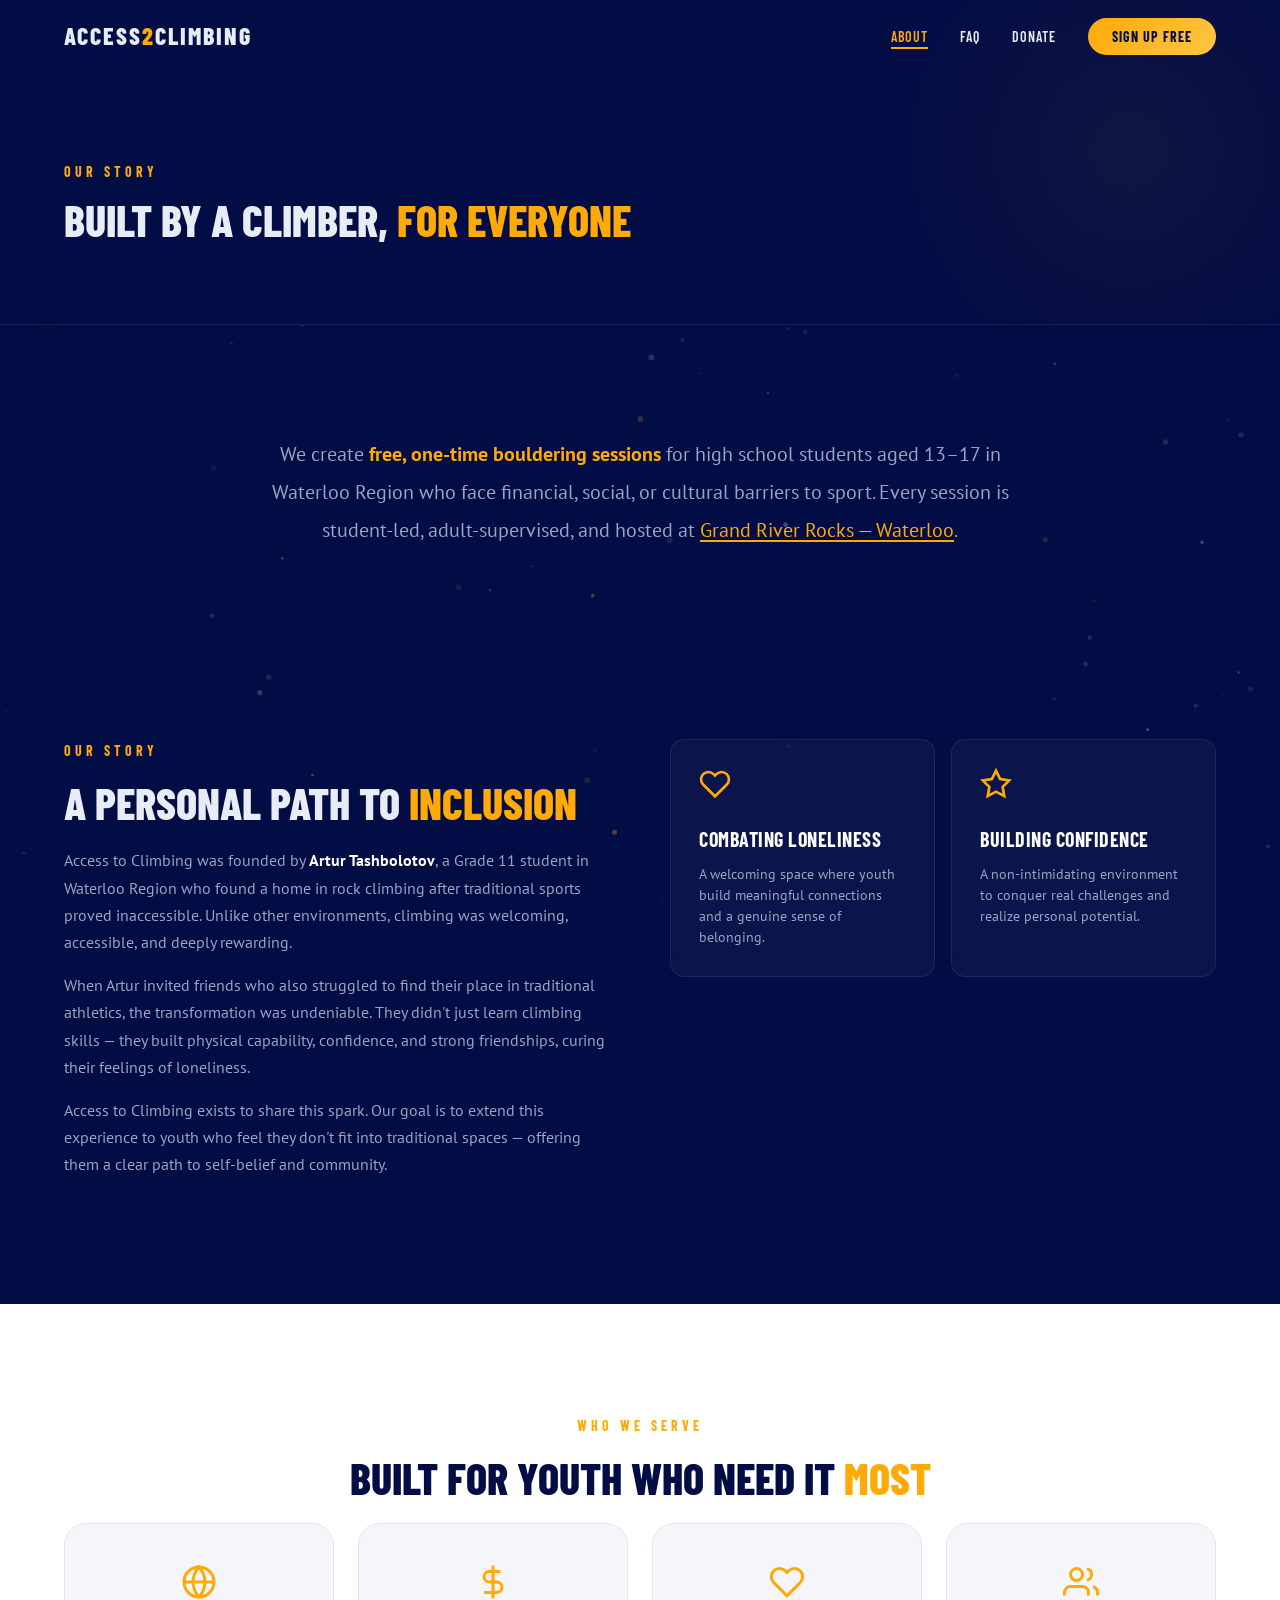
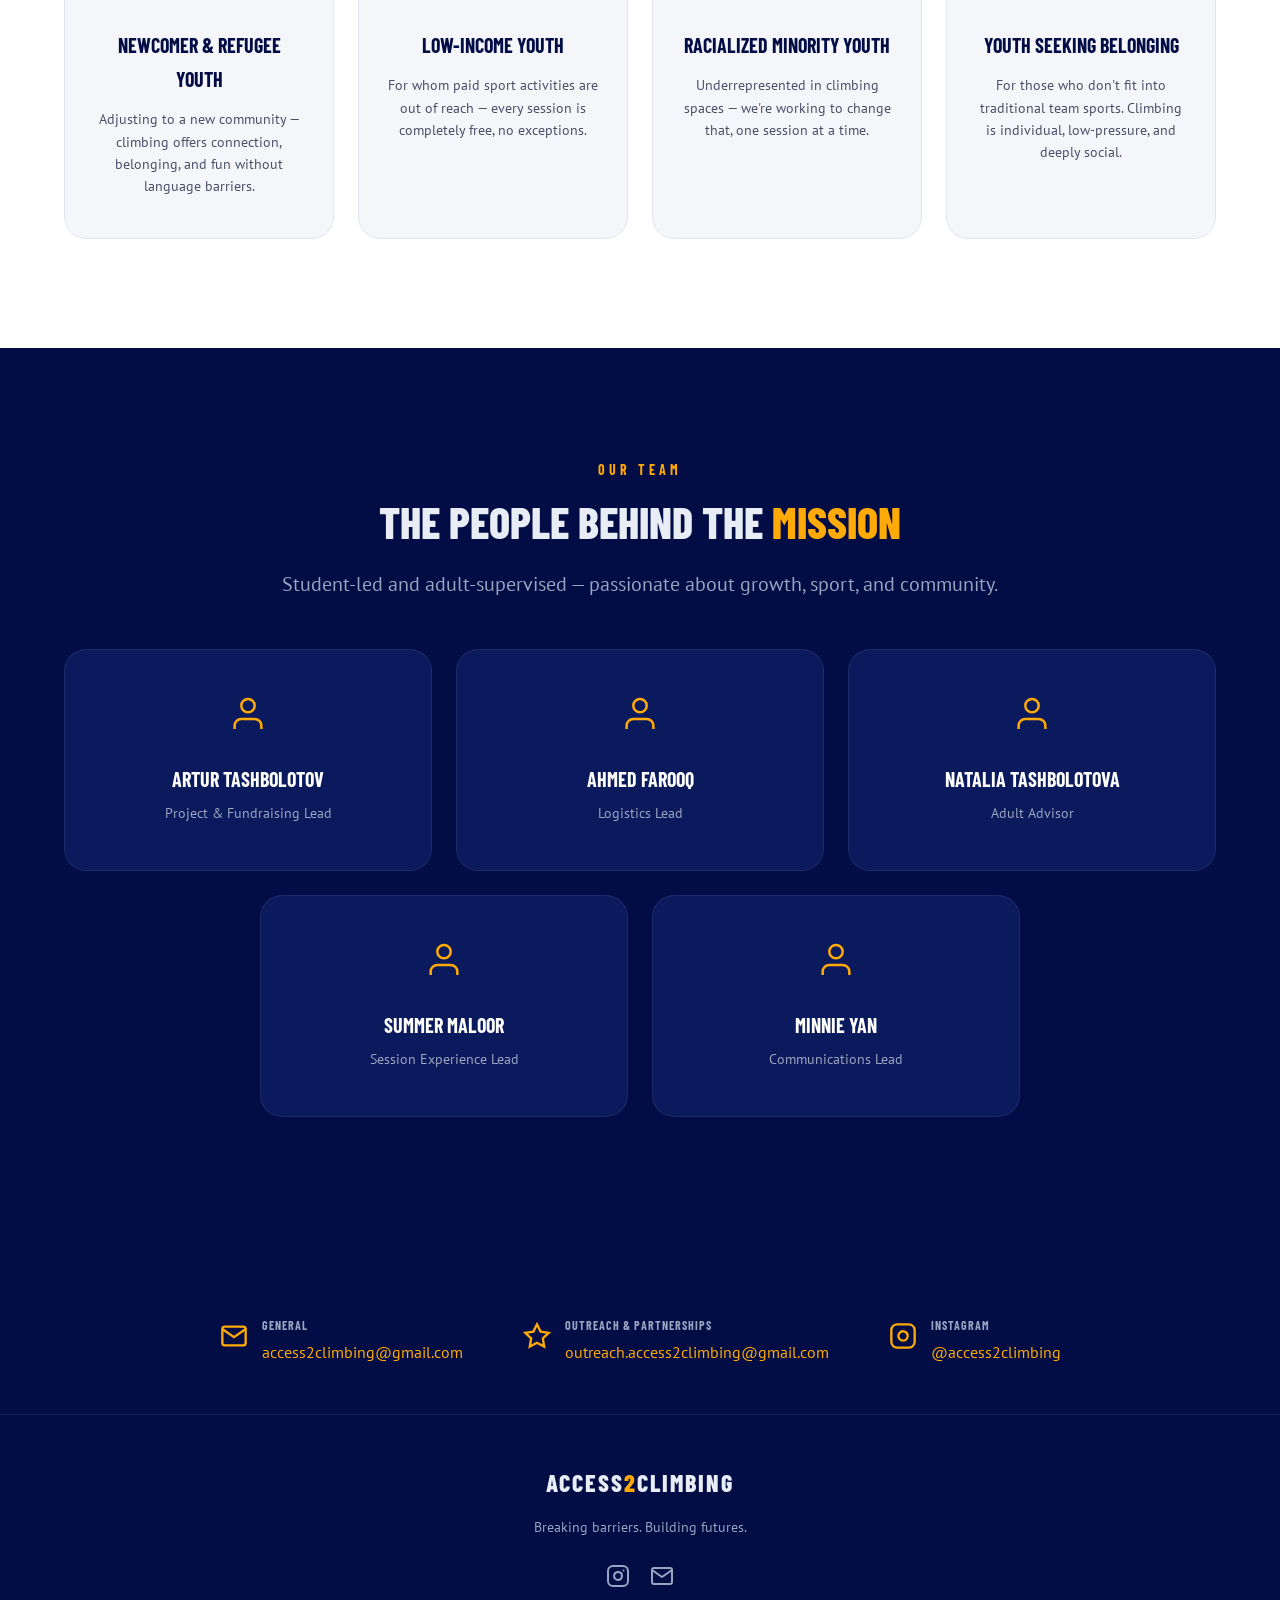
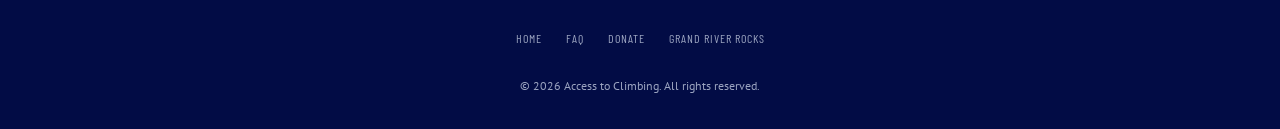
==== about.html @ 1ea88322 "Session recaps | Broke down main page into smaller pages" ====
<!DOCTYPE html>
<html lang="en">
<head>
  <meta charset="UTF-8" />
  <meta name="viewport" content="width=device-width, initial-scale=1.0" />
  <title>About — Access to Climbing</title>
  <meta name="description" content="The story behind Access to Climbing — a student-led initiative bringing free bouldering to youth in Waterloo Region who face barriers to sport." />
  <link rel="preconnect" href="https://fonts.googleapis.com" />
  <link rel="preconnect" href="https://fonts.gstatic.com" crossorigin />
  <link href="https://fonts.googleapis.com/css2?family=Barlow+Condensed:wght@400;500;600;700;800;900&family=PT+Sans:ital,wght@0,400;0,700;1,400&display=swap" rel="stylesheet" />
  <link rel="stylesheet" href="css/style.css" />
</head>
<body>

  <div id="scroll-progress" class="scroll-progress"></div>
  <canvas id="particles" class="particles-canvas"></canvas>

  <!-- ===================== NAV ===================== -->
  <nav id="main-nav" class="nav">
    <div class="nav__inner">
      <a href="index.html" class="nav__logo">
        <span class="nav__logo-text">ACCESS<span class="accent">2</span>CLIMBING</span>
      </a>
      <button id="nav-toggle" class="nav__toggle" aria-label="Toggle menu">
        <span></span><span></span><span></span>
      </button>
      <ul id="nav-links" class="nav__links">
        <li><a href="about.html" class="nav__active">About</a></li>
        <li><a href="faq.html">FAQ</a></li>
        <li><a href="donate.html">Donate</a></li>
        <li>
          <a href="index.html#how-it-works" class="nav__cta">Sign Up Free</a>
        </li>
      </ul>
    </div>
  </nav>

  <!-- ===================== PAGE HEADER ===================== -->
  <div class="page-header">
    <div class="container">
      <div class="section__label">Our Story</div>
      <h1 class="section__title">Built by a climber, <span class="accent">for everyone</span></h1>
    </div>
  </div>

  <!-- ===================== MISSION LEAD ===================== -->
  <section class="section about-page">
    <div class="container">
      <p class="mission-lead reveal">
        We create <strong>free, one-time bouldering sessions</strong> for high school students aged 13–17 in Waterloo Region who face financial, social, or cultural barriers to sport. Every session is student-led, adult-supervised, and hosted at
        <a href="https://grandriverrocks.com/waterloo/" target="_blank" rel="noopener" class="link">Grand River Rocks — Waterloo</a>.
      </p>
    </div>
  </section>

  <!-- ===================== OUR STORY ===================== -->
  <section class="section story" style="padding-top: 0;">
    <div class="container about__grid">
      <div class="about__text">
        <div class="section__label reveal">Our Story</div>
        <h2 class="section__title reveal">A personal path to <span class="accent">inclusion</span></h2>
        <p class="reveal">
          Access to Climbing was founded by <strong>Artur Tashbolotov</strong>, a Grade 11 student in Waterloo Region who found a home in rock climbing after traditional sports proved inaccessible. Unlike other environments, climbing was welcoming, accessible, and deeply rewarding.
        </p>
        <p class="reveal">
          When Artur invited friends who also struggled to find their place in traditional athletics, the transformation was undeniable. They didn't just learn climbing skills — they built physical capability, confidence, and strong friendships, curing their feelings of loneliness.
        </p>
        <p class="reveal">
          Access to Climbing exists to share this spark. Our goal is to extend this experience to youth who feel they don't fit into traditional spaces — offering them a clear path to self-belief and community.
        </p>
      </div>
      <div class="about__visual">
        <div class="about__card glass tilt-card reveal">
          <div class="about__card-icon">
            <svg width="32" height="32" viewBox="0 0 24 24" fill="none" stroke="currentColor" stroke-width="2"><path d="M20.84 4.61a5.5 5.5 0 00-7.78 0L12 5.67l-1.06-1.06a5.5 5.5 0 00-7.78 7.78l1.06 1.06L12 21.23l7.78-7.78 1.06-1.06a5.5 5.5 0 000-7.78z"/></svg>
          </div>
          <h3>Combating Loneliness</h3>
          <p>A welcoming space where youth build meaningful connections and a genuine sense of belonging.</p>
        </div>
        <div class="about__card glass tilt-card reveal">
          <div class="about__card-icon">
            <svg width="32" height="32" viewBox="0 0 24 24" fill="none" stroke="currentColor" stroke-width="2"><polygon points="12 2 15.09 8.26 22 9.27 17 14.14 18.18 21.02 12 17.77 5.82 21.02 7 14.14 2 9.27 8.91 8.26 12 2"/></svg>
          </div>
          <h3>Building Confidence</h3>
          <p>A non-intimidating environment to conquer real challenges and realize personal potential.</p>
        </div>
      </div>
    </div>
  </section>

  <!-- ===================== WHO WE SERVE ===================== -->
  <section class="section serve">
    <div class="container">
      <div class="section__label reveal">Who We Serve</div>
      <h2 class="section__title reveal">Built for youth who need it <span class="accent">most</span></h2>
      <div class="serve__grid">
        <div class="serve__card tilt-card reveal">
          <div class="serve__icon">
            <svg width="36" height="36" viewBox="0 0 24 24" fill="none" stroke="currentColor" stroke-width="2"><circle cx="12" cy="12" r="10"/><line x1="2" y1="12" x2="22" y2="12"/><path d="M12 2a15.3 15.3 0 014 10 15.3 15.3 0 01-4 10 15.3 15.3 0 01-4-10 15.3 15.3 0 014-10z"/></svg>
          </div>
          <h3>Newcomer &amp; Refugee Youth</h3>
          <p>Adjusting to a new community — climbing offers connection, belonging, and fun without language barriers.</p>
        </div>
        <div class="serve__card tilt-card reveal">
          <div class="serve__icon">
            <svg width="36" height="36" viewBox="0 0 24 24" fill="none" stroke="currentColor" stroke-width="2"><line x1="12" y1="1" x2="12" y2="23"/><path d="M17 5H9.5a3.5 3.5 0 000 7h5a3.5 3.5 0 010 7H6"/></svg>
          </div>
          <h3>Low-Income Youth</h3>
          <p>For whom paid sport activities are out of reach — every session is completely free, no exceptions.</p>
        </div>
        <div class="serve__card tilt-card reveal">
          <div class="serve__icon">
            <svg width="36" height="36" viewBox="0 0 24 24" fill="none" stroke="currentColor" stroke-width="2"><path d="M20.84 4.61a5.5 5.5 0 00-7.78 0L12 5.67l-1.06-1.06a5.5 5.5 0 00-7.78 7.78l1.06 1.06L12 21.23l7.78-7.78 1.06-1.06a5.5 5.5 0 000-7.78z"/></svg>
          </div>
          <h3>Racialized Minority Youth</h3>
          <p>Underrepresented in climbing spaces — we're working to change that, one session at a time.</p>
        </div>
        <div class="serve__card tilt-card reveal">
          <div class="serve__icon">
            <svg width="36" height="36" viewBox="0 0 24 24" fill="none" stroke="currentColor" stroke-width="2"><path d="M17 21v-2a4 4 0 00-4-4H5a4 4 0 00-4 4v2"/><circle cx="9" cy="7" r="4"/><path d="M23 21v-2a4 4 0 00-3-3.87"/><path d="M16 3.13a4 4 0 010 7.75"/></svg>
          </div>
          <h3>Youth Seeking Belonging</h3>
          <p>For those who don't fit into traditional team sports. Climbing is individual, low-pressure, and deeply social.</p>
        </div>
      </div>
    </div>
  </section>

  <!-- ===================== TEAM ===================== -->
  <section id="team" class="section team team--alt">
    <div class="container">
      <div class="section__label reveal">Our Team</div>
      <h2 class="section__title reveal">The people behind the <span class="accent">mission</span></h2>
      <p class="section__subtitle reveal">Student-led and adult-supervised — passionate about growth, sport, and community.</p>
      <div class="team__grid">
        <div class="team__card glass tilt-card reveal">
          <div class="team__avatar">
            <svg width="40" height="40" viewBox="0 0 24 24" fill="none" stroke="currentColor" stroke-width="1.5"><path d="M20 21v-2a4 4 0 00-4-4H8a4 4 0 00-4 4v2"/><circle cx="12" cy="7" r="4"/></svg>
          </div>
          <h3>Artur Tashbolotov</h3>
          <p class="team__role">Project &amp; Fundraising Lead</p>
        </div>
        <div class="team__card glass tilt-card reveal">
          <div class="team__avatar">
            <svg width="40" height="40" viewBox="0 0 24 24" fill="none" stroke="currentColor" stroke-width="1.5"><path d="M20 21v-2a4 4 0 00-4-4H8a4 4 0 00-4 4v2"/><circle cx="12" cy="7" r="4"/></svg>
          </div>
          <h3>Ahmed Farooq</h3>
          <p class="team__role">Logistics Lead</p>
        </div>
        <div class="team__card glass tilt-card reveal">
          <div class="team__avatar">
            <svg width="40" height="40" viewBox="0 0 24 24" fill="none" stroke="currentColor" stroke-width="1.5"><path d="M20 21v-2a4 4 0 00-4-4H8a4 4 0 00-4 4v2"/><circle cx="12" cy="7" r="4"/></svg>
          </div>
          <h3>Natalia Tashbolotova</h3>
          <p class="team__role">Adult Advisor</p>
        </div>
        <div class="team__card glass tilt-card reveal">
          <div class="team__avatar">
            <svg width="40" height="40" viewBox="0 0 24 24" fill="none" stroke="currentColor" stroke-width="1.5"><path d="M20 21v-2a4 4 0 00-4-4H8a4 4 0 00-4 4v2"/><circle cx="12" cy="7" r="4"/></svg>
          </div>
          <h3>Summer Maloor</h3>
          <p class="team__role">Session Experience Lead</p>
        </div>
        <div class="team__card glass tilt-card reveal">
          <div class="team__avatar">
            <svg width="40" height="40" viewBox="0 0 24 24" fill="none" stroke="currentColor" stroke-width="1.5"><path d="M20 21v-2a4 4 0 00-4-4H8a4 4 0 00-4 4v2"/><circle cx="12" cy="7" r="4"/></svg>
          </div>
          <h3>Minnie Yan</h3>
          <p class="team__role">Communications Lead</p>
        </div>
      </div>
    </div>
  </section>

  <!-- ===================== CONTACT ===================== -->
  <section class="section contact-strip">
    <div class="container contact-strip__inner">
      <div class="contact-strip__item reveal">
        <span class="contact-strip__icon">
          <svg width="28" height="28" viewBox="0 0 24 24" fill="none" stroke="currentColor" stroke-width="2"><path d="M4 4h16c1.1 0 2 .9 2 2v12c0 1.1-.9 2-2 2H4c-1.1 0-2-.9-2-2V6c0-1.1.9-2 2-2z"/><polyline points="22,6 12,13 2,6"/></svg>
        </span>
        <div>
          <strong>General</strong>
          <a href="mailto:access2climbing@gmail.com">access2climbing@gmail.com</a>
        </div>
      </div>
      <div class="contact-strip__item reveal">
        <span class="contact-strip__icon">
          <svg width="28" height="28" viewBox="0 0 24 24" fill="none" stroke="currentColor" stroke-width="2"><polygon points="12 2 15.09 8.26 22 9.27 17 14.14 18.18 21.02 12 17.77 5.82 21.02 7 14.14 2 9.27 8.91 8.26 12 2"/></svg>
        </span>
        <div>
          <strong>Outreach &amp; Partnerships</strong>
          <a href="mailto:outreach.access2climbing@gmail.com">outreach.access2climbing@gmail.com</a>
        </div>
      </div>
      <div class="contact-strip__item reveal">
        <span class="contact-strip__icon">
          <svg width="28" height="28" viewBox="0 0 24 24" fill="none" stroke="currentColor" stroke-width="2"><rect x="2" y="2" width="20" height="20" rx="5" ry="5"/><path d="M16 11.37A4 4 0 1112.63 8 4 4 0 0116 11.37z"/><line x1="17.5" y1="6.5" x2="17.51" y2="6.5"/></svg>
        </span>
        <div>
          <strong>Instagram</strong>
          <a href="https://www.instagram.com/access2climbing/" target="_blank" rel="noopener">@access2climbing</a>
        </div>
      </div>
    </div>
  </section>

  <!-- ===================== FOOTER ===================== -->
  <footer class="footer">
    <div class="container footer__inner">
      <div class="footer__brand">
        <span class="nav__logo-text">ACCESS<span class="accent">2</span>CLIMBING</span>
      </div>
      <p class="footer__tagline">Breaking barriers. Building futures.</p>
      <div class="footer__links">
        <a href="https://www.instagram.com/access2climbing/" target="_blank" rel="noopener" aria-label="Instagram">
          <svg width="24" height="24" viewBox="0 0 24 24" fill="none" stroke="currentColor" stroke-width="2" stroke-linecap="round" stroke-linejoin="round"><rect x="2" y="2" width="20" height="20" rx="5" ry="5"/><path d="M16 11.37A4 4 0 1112.63 8 4 4 0 0116 11.37z"/><line x1="17.5" y1="6.5" x2="17.51" y2="6.5"/></svg>
        </a>
        <a href="mailto:access2climbing@gmail.com" aria-label="Email">
          <svg width="24" height="24" viewBox="0 0 24 24" fill="none" stroke="currentColor" stroke-width="2" stroke-linecap="round" stroke-linejoin="round"><path d="M4 4h16c1.1 0 2 .9 2 2v12c0 1.1-.9 2-2 2H4c-1.1 0-2-.9-2-2V6c0-1.1.9-2 2-2z"/><polyline points="22,6 12,13 2,6"/></svg>
        </a>
      </div>
      <nav class="footer__nav" style="display:flex;gap:24px;margin:8px 0;flex-wrap:wrap;justify-content:center;">
        <a href="index.html" style="font-family:var(--ff-heading);font-size:var(--fs-xs);text-transform:uppercase;letter-spacing:1px;color:var(--clr-text-dim);">Home</a>
        <a href="faq.html" style="font-family:var(--ff-heading);font-size:var(--fs-xs);text-transform:uppercase;letter-spacing:1px;color:var(--clr-text-dim);">FAQ</a>
        <a href="donate.html" style="font-family:var(--ff-heading);font-size:var(--fs-xs);text-transform:uppercase;letter-spacing:1px;color:var(--clr-text-dim);">Donate</a>
        <a href="https://grandriverrocks.com/waterloo/" target="_blank" rel="noopener" style="font-family:var(--ff-heading);font-size:var(--fs-xs);text-transform:uppercase;letter-spacing:1px;color:var(--clr-text-dim);">Grand River Rocks</a>
      </nav>
      <p class="footer__copy">&copy; 2026 Access to Climbing. All rights reserved.</p>
    </div>
  </footer>

  <script src="js/script.js"></script>
</body>
</html>
---- css/style.css ----
/* ============================================================
   ACCESS TO CLIMBING — DESIGN SYSTEM
   Brand: Navy Purple #020c45 / Orange #ffaa06 / White / Black
   Fonts: Barlow Condensed (headings) + PT Sans (body)
   ============================================================ */

/* ---------- TOKENS ---------- */
:root {
  --clr-navy:      #020c45;
  --clr-navy-light:#0a1a5c;
  --clr-navy-mid:  #0e1f6e;
  --clr-orange:    #ffaa06;
  --clr-orange-light: #ffc547;
  --clr-white:     #ffffff;
  --clr-black:     #000000;

  --clr-bg:        #020c45;
  --clr-bg-alt:    #010a38;
  --clr-surface:   #0a1a5c;
  --clr-surface2:  #0e1f6e;
  --clr-border:    rgba(255, 255, 255, 0.08);
  --clr-text:      #e8ecf4;
  --clr-text-dim:  #9ba4c0;
  --clr-accent:    #ffaa06;
  --clr-accent2:   #ffc547;
  --clr-glow:      rgba(255, 170, 6, 0.25);

  --ff-heading: 'Barlow Condensed', sans-serif;
  --ff-body:    'PT Sans', sans-serif;

  --fs-xs:  0.75rem;
  --fs-sm:  0.875rem;
  --fs-md:  1rem;
  --fs-lg:  1.25rem;
  --fs-xl:  1.5rem;
  --fs-2xl: 2rem;
  --fs-3xl: 2.75rem;
  --fs-4xl: 3.5rem;
  --fs-5xl: 5rem;

  --radius-sm: 8px;
  --radius-md: 14px;
  --radius-lg: 22px;
  --radius-xl: 32px;

  --shadow: 0 4px 30px rgba(0, 0, 0, 0.4);
  --transition: 0.35s cubic-bezier(0.4, 0, 0.2, 1);
}

/* ---------- RESET ---------- */
*, *::before, *::after {
  margin: 0;
  padding: 0;
  box-sizing: border-box;
}
html {
  scroll-behavior: smooth;
  font-size: 16px;
  -webkit-font-smoothing: antialiased;
}
body {
  font-family: var(--ff-body);
  background: var(--clr-bg);
  color: var(--clr-text);
  line-height: 1.7;
  overflow-x: hidden;
}
a {
  color: inherit;
  text-decoration: none;
}
img {
  display: block;
  max-width: 100%;
  height: auto;
}
ul { list-style: none; }
button {
  background: none;
  border: none;
  cursor: pointer;
  font: inherit;
  color: inherit;
}

/* ---------- SCROLL PROGRESS ---------- */
.scroll-progress {
  position: fixed;
  top: 0;
  left: 0;
  height: 3px;
  width: 0%;
  background: linear-gradient(90deg, var(--clr-accent), var(--clr-accent2));
  z-index: 10000;
  transition: width 0.1s linear;
  box-shadow: 0 0 10px var(--clr-glow);
}

/* ---------- PARTICLES ---------- */
.particles-canvas {
  position: fixed;
  top: 0;
  left: 0;
  width: 100%;
  height: 100%;
  z-index: 0;
  pointer-events: none;
}

/* ---------- UTILITIES ---------- */
.container {
  max-width: 1200px;
  margin: 0 auto;
  padding: 0 24px;
  position: relative;
  z-index: 1;
}
.accent { color: var(--clr-accent); }
.link {
  color: var(--clr-accent);
  text-decoration: underline;
  text-underline-offset: 3px;
  transition: color var(--transition);
}
.link:hover { color: var(--clr-accent2); }

.glass {
  background: rgba(255, 255, 255, 0.04);
  border: 1px solid var(--clr-border);
  backdrop-filter: blur(16px);
  -webkit-backdrop-filter: blur(16px);
}

/* ---------- BUTTONS ---------- */
.btn {
  display: inline-flex;
  align-items: center;
  gap: 8px;
  padding: 14px 32px;
  border-radius: var(--radius-xl);
  font-family: var(--ff-heading);
  font-weight: 700;
  font-size: var(--fs-md);
  text-transform: uppercase;
  letter-spacing: 1px;
  transition: all var(--transition);
  cursor: pointer;
  border: 2px solid transparent;
  position: relative;
  overflow: hidden;
}
.btn::before {
  content: '';
  position: absolute;
  top: 50%;
  left: 50%;
  width: 0;
  height: 0;
  border-radius: 50%;
  background: rgba(255, 255, 255, 0.15);
  transition: width 0.6s ease, height 0.6s ease;
  transform: translate(-50%, -50%);
}
.btn:hover::before {
  width: 300px;
  height: 300px;
}
.btn--primary {
  background: linear-gradient(135deg, var(--clr-accent), var(--clr-accent2));
  color: var(--clr-navy);
  box-shadow: 0 4px 20px var(--clr-glow);
}
.btn--primary:hover {
  transform: translateY(-3px);
  box-shadow: 0 8px 40px var(--clr-glow);
}
.btn--outline {
  border-color: var(--clr-accent);
  color: var(--clr-accent);
}
.btn--outline:hover {
  background: var(--clr-accent);
  color: var(--clr-navy);
  transform: translateY(-3px);
  box-shadow: 0 8px 30px var(--clr-glow);
}
.btn--lg {
  padding: 18px 40px;
  font-size: var(--fs-lg);
}

/* ---------- SECTION SHARED ---------- */
.section {
  padding: 110px 0;
  position: relative;
}
.section__label {
  font-family: var(--ff-heading);
  font-size: var(--fs-sm);
  font-weight: 700;
  text-transform: uppercase;
  letter-spacing: 4px;
  color: var(--clr-accent);
  margin-bottom: 16px;
}
.section__title {
  font-family: var(--ff-heading);
  font-size: var(--fs-3xl);
  font-weight: 800;
  text-transform: uppercase;
  line-height: 1.1;
  margin-bottom: 20px;
}
.section__subtitle {
  font-size: var(--fs-lg);
  color: var(--clr-text-dim);
  max-width: 100%;
  margin-bottom: 48px;
}

/* ============================================================
   NAV
   ============================================================ */
.nav {
  position: fixed;
  top: 0;
  left: 0;
  width: 100%;
  z-index: 1000;
  padding: 16px 0;
  transition: all var(--transition);
}
.nav.scrolled {
  background: rgba(2, 12, 69, 0.92);
  backdrop-filter: blur(24px);
  -webkit-backdrop-filter: blur(24px);
  border-bottom: 1px solid var(--clr-border);
  padding: 8px 0;
}
.nav__inner {
  display: flex;
  align-items: center;
  justify-content: space-between;
  max-width: 1200px;
  margin: 0 auto;
  padding: 0 24px;
}
.nav__logo {
  display: flex;
  align-items: center;
  gap: 10px;
  font-family: var(--ff-heading);
  font-weight: 800;
  font-size: var(--fs-xl);
  letter-spacing: 2px;
  text-transform: uppercase;
}
.nav__links {
  display: flex;
  align-items: center;
  gap: 32px;
}
.nav__links a {
  font-family: var(--ff-heading);
  font-size: var(--fs-sm);
  font-weight: 600;
  text-transform: uppercase;
  letter-spacing: 1px;
  transition: color var(--transition);
  position: relative;
}
.nav__links a::after {
  content: '';
  position: absolute;
  bottom: -4px;
  left: 0;
  width: 0;
  height: 2px;
  background: var(--clr-accent);
  transition: width var(--transition);
}
.nav__links a:hover::after { width: 100%; }
.nav__links a:hover { color: var(--clr-accent); }
.nav__cta {
  background: linear-gradient(135deg, var(--clr-accent), var(--clr-accent2));
  padding: 10px 24px !important;
  border-radius: var(--radius-xl);
  color: var(--clr-navy) !important;
  font-weight: 700 !important;
}
.nav__cta::after { display: none !important; }
.nav__cta:hover {
  transform: translateY(-1px);
  box-shadow: 0 4px 16px var(--clr-glow);
}
.nav__toggle {
  display: none;
  flex-direction: column;
  gap: 5px;
  width: 28px;
  z-index: 1001;
}
.nav__toggle span {
  display: block;
  width: 100%;
  height: 2px;
  background: var(--clr-text);
  border-radius: 2px;
  transition: all var(--transition);
}
.nav__toggle.active span:nth-child(1) {
  transform: rotate(45deg) translate(5px, 5px);
}
.nav__toggle.active span:nth-child(2) { opacity: 0; }
.nav__toggle.active span:nth-child(3) {
  transform: rotate(-45deg) translate(5px, -5px);
}

/* ============================================================
   HERO
   ============================================================ */
.hero {
  position: relative;
  min-height: 100vh;
  display: flex;
  align-items: center;
  justify-content: center;
  overflow: hidden;
}
.hero__bg {
  position: absolute;
  inset: 0;
  z-index: 0;
}
.hero__bg img {
  width: 100%;
  height: 100%;
  object-fit: cover;
  transform: scale(1.08);
  transition: transform 15s ease-out;
  will-change: transform;
}
.hero__bg img.loaded {
  transform: scale(1);
}
.hero__overlay {
  position: absolute;
  inset: 0;
  background: linear-gradient(
    180deg,
    rgba(2, 12, 69, 0.45) 0%,
    rgba(2, 12, 69, 0.7) 50%,
    var(--clr-bg) 100%
  );
}
.hero__content {
  position: relative;
  z-index: 1;
  text-align: center;
  padding: 120px 24px 60px;
}
.hero__badge {
  display: inline-block;
  padding: 8px 24px;
  border: 1px solid rgba(255, 170, 6, 0.25);
  border-radius: var(--radius-xl);
  font-family: var(--ff-heading);
  font-size: var(--fs-sm);
  font-weight: 600;
  letter-spacing: 2px;
  text-transform: uppercase;
  color: var(--clr-text-dim);
  background: rgba(255, 170, 6, 0.06);
  backdrop-filter: blur(10px);
  margin-bottom: 32px;
}
.hero__title {
  font-family: var(--ff-heading);
  font-size: var(--fs-5xl);
  font-weight: 900;
  line-height: 1.0;
  letter-spacing: 2px;
  text-transform: uppercase;
  margin-bottom: 24px;
  color: var(--clr-white);
}
.hero__title-line {
  display: block;
}
.hero__sub {
  font-size: var(--fs-xl);
  color: var(--clr-text-dim);
  margin-bottom: 8px;
}
.hero__desc {
  font-family: var(--ff-heading);
  font-size: var(--fs-md);
  font-weight: 500;
  color: var(--clr-text-dim);
  margin-bottom: 44px;
  letter-spacing: 2px;
  text-transform: uppercase;
}
.hero__actions {
  display: flex;
  gap: 16px;
  justify-content: center;
  flex-wrap: wrap;
}
.hero__scroll-hint {
  position: absolute;
  bottom: 32px;
  left: 50%;
  transform: translateX(-50%);
  z-index: 1;
  display: flex;
  flex-direction: column;
  align-items: center;
  gap: 8px;
  font-family: var(--ff-heading);
  font-size: var(--fs-xs);
  font-weight: 600;
  color: var(--clr-text-dim);
  letter-spacing: 3px;
  text-transform: uppercase;
}
.hero__scroll-line {
  width: 1px;
  height: 44px;
  background: linear-gradient(to bottom, var(--clr-accent), transparent);
  animation: scrollPulse 2s infinite;
}
@keyframes scrollPulse {
  0%, 100% { opacity: 0.2; transform: scaleY(0.6); }
  50% { opacity: 1; transform: scaleY(1); }
}

/* ---------- ANIMATE IN ---------- */
.animate-in {
  opacity: 0;
  transform: translateY(40px);
  animation: fadeUp 1s ease forwards;
}
.animate-in:nth-child(1) { animation-delay: 0.15s; }
.animate-in:nth-child(2) { animation-delay: 0.35s; }
.animate-in:nth-child(3) { animation-delay: 0.55s; }
.animate-in:nth-child(4) { animation-delay: 0.7s; }
.animate-in:nth-child(5) { animation-delay: 0.85s; }
.animate-in:nth-child(6) { animation-delay: 1.0s; }
@keyframes fadeUp {
  to {
    opacity: 1;
    transform: translateY(0);
  }
}

/* ============================================================
   MISSION
   ============================================================ */
.mission {
  background: var(--clr-white);
  text-align: center;
  color: var(--clr-navy);
}
.mission .section__title { color: var(--clr-navy); }
.mission .section__subtitle { color: #4a5068; }
.mission__stats {
  display: grid;
  grid-template-columns: repeat(4, 1fr);
  gap: 24px;
  margin-top: 56px;
}
.stat {
  padding: 40px 20px;
  border-radius: var(--radius-md);
  background: var(--clr-surface);
  border: 1px solid var(--clr-border);
  transition: transform var(--transition), box-shadow var(--transition), border-color var(--transition);
  position: relative;
  overflow: hidden;
}
.mission .stat {
  background: #f5f6fa;
  border-color: #e2e5ee;
}
.mission .stat:hover {
  box-shadow: 0 12px 40px rgba(2, 12, 69, 0.08);
  border-color: var(--clr-accent);
}
.mission .stat__label {
  color: #4a5068;
}
.stat::after {
  content: '';
  position: absolute;
  bottom: 0;
  left: 0;
  width: 100%;
  height: 3px;
  background: linear-gradient(90deg, var(--clr-accent), var(--clr-accent2));
  transform: scaleX(0);
  transform-origin: left;
  transition: transform 0.5s ease;
}
.stat:hover::after { transform: scaleX(1); }
.stat:hover {
  transform: translateY(-6px);
  box-shadow: 0 12px 40px rgba(255, 170, 6, 0.12);
  border-color: rgba(255, 170, 6, 0.2);
}
.stat__number {
  display: block;
  font-family: var(--ff-heading);
  font-size: var(--fs-3xl);
  font-weight: 900;
  color: var(--clr-accent);
  text-transform: uppercase;
}
.stat__symbol {
  font-family: var(--ff-heading);
  font-size: var(--fs-2xl);
  font-weight: 800;
  color: var(--clr-accent);
}
.stat__label {
  display: block;
  margin-top: 8px;
  font-family: var(--ff-heading);
  font-size: var(--fs-sm);
  font-weight: 600;
  letter-spacing: 1px;
  text-transform: uppercase;
  color: var(--clr-text-dim);
}

/* ============================================================
   ABOUT
   ============================================================ */
.about__grid {
  display: grid;
  grid-template-columns: 1fr 1fr;
  gap: 60px;
  align-items: start;
}
.about__text p {
  color: var(--clr-text-dim);
  margin-bottom: 16px;
  font-size: var(--fs-md);
}
.about__text p strong {
  color: var(--clr-white);
}
.about__visual {
  display: grid;
  grid-template-columns: 1fr 1fr;
  gap: 16px;
}
.about__card {
  padding: 28px;
  border-radius: var(--radius-md);
  transition: transform var(--transition), border-color var(--transition), box-shadow var(--transition);
  will-change: transform;
}
.about__card:hover {
  border-color: rgba(255, 170, 6, 0.25);
  box-shadow: 0 8px 30px rgba(255, 170, 6, 0.08);
}
.about__card-icon {
  margin-bottom: 14px;
  color: var(--clr-accent);
  transition: transform var(--transition);
}
.about__card:hover .about__card-icon {
  transform: scale(1.15);
}
.about__card h3 {
  font-family: var(--ff-heading);
  font-size: var(--fs-lg);
  font-weight: 700;
  text-transform: uppercase;
  letter-spacing: 0.5px;
  margin-bottom: 8px;
  color: var(--clr-white);
}
.about__card p {
  font-size: var(--fs-sm);
  color: var(--clr-text-dim);
  line-height: 1.5;
}

/* ============================================================
   WHO WE SERVE
   ============================================================ */
.serve {
  background: var(--clr-white);
  text-align: center;
  color: var(--clr-navy);
}
.serve .section__title { color: var(--clr-navy); }
.serve .section__subtitle { color: #4a5068; }
.serve__grid {
  display: grid;
  grid-template-columns: repeat(4, 1fr);
  gap: 24px;
}
.serve__card {
  padding: 40px 28px;
  border-radius: var(--radius-lg);
  background: #f5f6fa;
  border: 1px solid #e2e5ee;
  transition: all var(--transition);
  text-align: center;
  will-change: transform;
  position: relative;
  overflow: hidden;
}
.serve__card::before {
  content: '';
  position: absolute;
  top: -50%;
  left: -50%;
  width: 200%;
  height: 200%;
  background: radial-gradient(circle, rgba(255, 170, 6, 0.04) 0%, transparent 70%);
  opacity: 0;
  transition: opacity 0.5s ease;
}
.serve__card:hover::before { opacity: 1; }
.serve__card:hover {
  border-color: var(--clr-accent);
  box-shadow: 0 16px 50px rgba(2, 12, 69, 0.08);
}
.serve__icon {
  margin-bottom: 20px;
  color: var(--clr-accent);
  transition: transform 0.4s ease;
}
.serve__card:hover .serve__icon {
  transform: scale(1.2) rotate(5deg);
}
.serve__card h3 {
  font-family: var(--ff-heading);
  font-size: var(--fs-lg);
  font-weight: 700;
  text-transform: uppercase;
  margin-bottom: 12px;
  color: var(--clr-navy);
}
.serve__card p {
  font-size: var(--fs-sm);
  color: #4a5068;
  line-height: 1.6;
}

/* ============================================================
   PARTICIPANTS SECTION
   ============================================================ */
.participants {
  background: var(--clr-bg);
}
.participants__block {
  margin-bottom: 56px;
  padding: 44px;
  border-radius: var(--radius-lg);
  background: var(--clr-surface);
  border: 1px solid var(--clr-border);
  transition: border-color var(--transition);
}
.participants__block:hover {
  border-color: rgba(255, 170, 6, 0.15);
}
.participants__block:last-child {
  margin-bottom: 0;
}
.participants__block-header {
  display: flex;
  align-items: center;
  gap: 20px;
  margin-bottom: 20px;
}
.participants__block-number {
  font-family: var(--ff-heading);
  font-size: var(--fs-4xl);
  font-weight: 900;
  color: var(--clr-accent);
  opacity: 0.35;
  line-height: 1;
}
.participants__block-header h3 {
  font-family: var(--ff-heading);
  font-size: var(--fs-2xl);
  font-weight: 800;
  text-transform: uppercase;
  letter-spacing: 1px;
  color: var(--clr-white);
}
.participants__block > p {
  color: var(--clr-text-dim);
  font-size: var(--fs-md);
  margin-bottom: 24px;
  max-width: 640px;
}

/* Sign-up notice */
.signup__notice {
  display: flex;
  align-items: flex-start;
  gap: 16px;
  padding: 24px 32px;
  border-radius: var(--radius-md);
  text-align: left;
  margin-bottom: 28px;
  border-color: rgba(255, 170, 6, 0.2) !important;
  background: rgba(255, 170, 6, 0.06) !important;
}
.signup__notice-icon {
  flex-shrink: 0;
  margin-top: 2px;
  color: var(--clr-accent);
}
.signup__notice p {
  font-size: var(--fs-md);
  color: var(--clr-text-dim);
}
.signup__notice strong {
  color: var(--clr-accent);
}

/* Waiver list */
.waiver__list {
  margin-bottom: 28px;
}
.waiver__list li {
  display: flex;
  align-items: center;
  gap: 12px;
  padding: 12px 0;
  font-size: var(--fs-md);
  color: var(--clr-text-dim);
  border-bottom: 1px solid var(--clr-border);
}
.waiver__list li:last-child {
  border-bottom: none;
}
.check-icon {
  flex-shrink: 0;
  display: flex;
  align-items: center;
}

/* What to expect grid */
.expect__grid {
  display: grid;
  grid-template-columns: 1fr 1fr;
  gap: 16px;
}
.expect__item {
  display: flex;
  align-items: flex-start;
  gap: 16px;
  padding: 24px;
  border-radius: var(--radius-md);
  transition: border-color var(--transition), box-shadow var(--transition);
  will-change: transform;
}
.expect__item:hover {
  border-color: rgba(255, 170, 6, 0.2);
  box-shadow: 0 8px 24px rgba(255, 170, 6, 0.06);
}
.expect__icon {
  flex-shrink: 0;
  color: var(--clr-accent);
  transition: transform var(--transition);
}
.expect__item:hover .expect__icon {
  transform: scale(1.15);
}
.expect__item strong {
  display: block;
  font-family: var(--ff-heading);
  font-weight: 700;
  font-size: var(--fs-md);
  text-transform: uppercase;
  letter-spacing: 0.5px;
  color: var(--clr-white);
  margin-bottom: 4px;
}
.expect__item p {
  font-size: var(--fs-sm);
  color: var(--clr-text-dim);
  line-height: 1.5;
}

/* ============================================================
   DONORS / PARTNERS SECTION
   ============================================================ */
.donors {
  background: var(--clr-white);
  color: var(--clr-navy);
}
.donors .section__title { color: var(--clr-navy); }
.donors .section__subtitle { color: #4a5068; }
.donors__grid {
  display: grid;
  grid-template-columns: repeat(3, 1fr);
  gap: 24px;
  margin-bottom: 40px;
}
.donors__card {
  padding: 44px 32px;
  border-radius: var(--radius-lg);
  text-align: center;
  transition: transform var(--transition), border-color var(--transition), box-shadow var(--transition);
  display: flex;
  flex-direction: column;
  align-items: center;
  will-change: transform;
  position: relative;
  overflow: hidden;
  background: #f5f6fa;
  border: 1px solid #e2e5ee;
}
.donors__card::before {
  content: '';
  position: absolute;
  top: 0;
  left: 0;
  width: 100%;
  height: 3px;
  background: linear-gradient(90deg, var(--clr-accent), var(--clr-accent2));
  opacity: 0;
  transition: opacity var(--transition);
}
.donors__card:hover::before { opacity: 1; }
.donors__card:hover {
  border-color: var(--clr-accent);
  box-shadow: 0 16px 50px rgba(2, 12, 69, 0.08);
}
.donors__card-icon {
  margin-bottom: 24px;
  color: var(--clr-accent);
  transition: transform 0.4s ease;
}
.donors__card:hover .donors__card-icon {
  transform: scale(1.2);
}
.donors__card h3 {
  font-family: var(--ff-heading);
  font-size: var(--fs-xl);
  font-weight: 800;
  text-transform: uppercase;
  letter-spacing: 1px;
  margin-bottom: 12px;
  color: var(--clr-navy);
}
.donors__card p {
  font-size: var(--fs-sm);
  color: #4a5068;
  line-height: 1.6;
  margin-bottom: 24px;
  flex-grow: 1;
}
.donors__card .btn {
  margin-top: auto;
}

/* Partner Highlight */
.donors__partner-highlight {
  display: flex;
  align-items: center;
  gap: 24px;
  padding: 32px 40px;
  border-radius: var(--radius-lg);
  background: var(--clr-navy);
  border: 1px solid rgba(255, 255, 255, 0.1);
  transition: border-color var(--transition);
}
.donors__partner-highlight:hover {
  border-color: var(--clr-accent);
}
.donors__partner-highlight .donors__partner-text p {
  color: var(--clr-text-dim);
}
.donors__partner-logo {
  flex-shrink: 0;
}
.donors__partner-text h3 {
  font-family: var(--ff-heading);
  font-size: var(--fs-lg);
  font-weight: 800;
  text-transform: uppercase;
  letter-spacing: 1px;
  color: var(--clr-accent);
  margin-bottom: 6px;
}
.donors__partner-text p {
  font-size: var(--fs-md);
  color: #4a5068;
}

/* ============================================================
   FAQ
   ============================================================ */
.faq {
  background: var(--clr-bg);
}
.faq .faq__item {
  border-bottom-color: rgba(255, 255, 255, 0.08);
}
.faq .section__title {
  text-align: center;
}
.faq .section__label {
  text-align: center;
}
.faq__list {
  max-width: 760px;
  margin: 0 auto;
}
.faq__item {
  border-bottom: 1px solid var(--clr-border);
}
.faq__question {
  width: 100%;
  display: flex;
  align-items: center;
  justify-content: space-between;
  padding: 24px 0;
  font-family: var(--ff-heading);
  font-size: var(--fs-xl);
  font-weight: 700;
  text-transform: uppercase;
  letter-spacing: 0.5px;
  text-align: left;
  transition: color var(--transition);
}
.faq__question:hover { color: var(--clr-accent); }
.faq__chevron {
  color: var(--clr-accent);
  transition: transform var(--transition);
  flex-shrink: 0;
}
.faq__item.active .faq__chevron {
  transform: rotate(180deg);
}
.faq__answer {
  max-height: 0;
  overflow: hidden;
  transition: max-height 0.5s cubic-bezier(0.4, 0, 0.2, 1), padding 0.5s cubic-bezier(0.4, 0, 0.2, 1);
}
.faq__item.active .faq__answer {
  max-height: 300px;
  padding-bottom: 24px;
}
.faq__answer p {
  color: var(--clr-text-dim);
  font-size: var(--fs-md);
  line-height: 1.8;
}

/* ============================================================
   TEAM
   ============================================================ */
.team {
  background: var(--clr-white);
  text-align: center;
  color: var(--clr-navy);
}
.team .section__title { color: var(--clr-navy); }
.team .section__subtitle { color: #4a5068; }
.team__grid {
  display: grid;
  grid-template-columns: repeat(6, 1fr);
  gap: 24px;
  margin-bottom: 40px;
}
.team__card {
  grid-column: span 2;
  padding: 44px 24px;
  border-radius: var(--radius-lg);
  transition: transform var(--transition), border-color var(--transition), box-shadow var(--transition);
  will-change: transform;
  background: #f5f6fa;
  border: 1px solid #e2e5ee;
}
.team__card:nth-child(4) {
  grid-column: 2 / span 2;
}
.team__card:nth-child(5) {
  grid-column: 4 / span 2;
}
.team__card:hover {
  border-color: var(--clr-accent);
  box-shadow: 0 12px 40px rgba(2, 12, 69, 0.08);
}
.team__avatar {
  margin-bottom: 20px;
  color: var(--clr-accent);
  transition: transform 0.4s ease;
}
.team__card:hover .team__avatar {
  transform: scale(1.15);
}
.team__card h3 {
  font-family: var(--ff-heading);
  font-size: var(--fs-lg);
  font-weight: 700;
  text-transform: uppercase;
  margin-bottom: 6px;
  color: var(--clr-navy);
}
.team__role {
  font-size: var(--fs-sm);
  color: #4a5068;
}
.team__contact {
  font-size: var(--fs-md);
  color: #4a5068;
}

/* ============================================================
   CONTACT STRIP
   ============================================================ */
.contact-strip {
  background: var(--clr-navy);
  padding: 48px 0;
}
.contact-strip__inner {
  display: flex;
  justify-content: center;
  gap: 60px;
  flex-wrap: wrap;
}
.contact-strip__item {
  display: flex;
  align-items: center;
  gap: 14px;
  transition: transform var(--transition);
}
.contact-strip__item:hover {
  transform: translateY(-3px);
}
.contact-strip__icon {
  color: var(--clr-accent);
  flex-shrink: 0;
}
.contact-strip__item div strong {
  display: block;
  font-family: var(--ff-heading);
  font-size: var(--fs-xs);
  font-weight: 700;
  text-transform: uppercase;
  letter-spacing: 1px;
  color: var(--clr-text-dim);
  margin-bottom: 4px;
}
.contact-strip__item div a {
  font-size: var(--fs-md);
  color: var(--clr-accent);
  transition: color var(--transition);
}
.contact-strip__item div a:hover {
  color: var(--clr-accent2);
}

/* ============================================================
   FOOTER
   ============================================================ */
.footer {
  background: var(--clr-bg);
  padding: 48px 0 32px;
  text-align: center;
  border-top: 1px solid var(--clr-border);
}
.footer__inner {
  display: flex;
  flex-direction: column;
  align-items: center;
  gap: 12px;
}
.footer__brand {
  display: flex;
  align-items: center;
  gap: 10px;
  font-family: var(--ff-heading);
  font-weight: 800;
  font-size: var(--fs-xl);
  letter-spacing: 2px;
  text-transform: uppercase;
}
.footer__tagline {
  color: var(--clr-text-dim);
  font-size: var(--fs-sm);
}
.footer__links {
  display: flex;
  gap: 20px;
  margin: 12px 0;
}
.footer__links a {
  color: var(--clr-text-dim);
  transition: color var(--transition), transform var(--transition);
}
.footer__links a:hover {
  color: var(--clr-accent);
  transform: translateY(-3px);
}
.footer__copy {
  font-size: var(--fs-xs);
  color: var(--clr-text-dim);
  margin-top: 8px;
}

/* ============================================================
   LIGHT SECTION OVERRIDES
   Buttons, links, and glass cards in white-bg sections
   ============================================================ */
.donors .btn--outline,
.serve .btn--outline,
.team .btn--outline,
.mission .btn--outline {
  border-color: var(--clr-navy);
  color: var(--clr-navy);
}
.donors .btn--outline:hover,
.serve .btn--outline:hover,
.team .btn--outline:hover,
.mission .btn--outline:hover {
  background: var(--clr-navy);
  color: var(--clr-white);
  box-shadow: 0 8px 30px rgba(2, 12, 69, 0.15);
}

.donors .glass,
.serve .glass,
.team .glass,
.mission .glass {
  background: #f5f6fa;
  border-color: #e2e5ee;
  backdrop-filter: none;
}

.donors .link,
.serve .link,
.team .link,
.mission .link {
  color: var(--clr-navy);
  text-decoration-color: var(--clr-accent);
}
.donors .link:hover,
.serve .link:hover,
.team .link:hover,
.mission .link:hover {
  color: var(--clr-accent);
}

/* ============================================================
   SCROLL REVEAL
   ============================================================ */
.reveal {
  opacity: 0;
  transform: translateY(50px);
  transition: opacity 0.8s cubic-bezier(0.4, 0, 0.2, 1), transform 0.8s cubic-bezier(0.4, 0, 0.2, 1);
}
.reveal.visible {
  opacity: 1;
  transform: translateY(0);
}

/* Stagger children */
.reveal:nth-child(2) { transition-delay: 0.08s; }
.reveal:nth-child(3) { transition-delay: 0.16s; }
.reveal:nth-child(4) { transition-delay: 0.24s; }
.reveal:nth-child(5) { transition-delay: 0.32s; }

/* ============================================================
   TILT CARD (3D hover perspective)
   ============================================================ */
.tilt-card {
  transform-style: preserve-3d;
  perspective: 800px;
}

/* ============================================================
   RESPONSIVE
   ============================================================ */
@media (max-width: 1024px) {
  .hero__title { font-size: var(--fs-4xl); }
  .mission__stats { grid-template-columns: repeat(2, 1fr); }
  .about__grid { grid-template-columns: 1fr; gap: 40px; }
  .serve__grid { grid-template-columns: repeat(2, 1fr); }
  .donors__grid { grid-template-columns: 1fr; }
  .team__grid { grid-template-columns: repeat(2, 1fr); }
  .team__card, .team__card:nth-child(4), .team__card:nth-child(5) { grid-column: span 1; }
  .expect__grid { grid-template-columns: 1fr; }
}

@media (max-width: 768px) {
  .nav__toggle { display: flex; }
  .nav__links {
    position: fixed;
    top: 0;
    right: -100%;
    width: 280px;
    height: 100vh;
    flex-direction: column;
    background: var(--clr-surface);
    padding: 100px 32px 40px;
    gap: 24px;
    transition: right var(--transition);
    border-left: 1px solid var(--clr-border);
  }
  .nav__links.open { right: 0; }

  .hero__title { font-size: var(--fs-3xl); }
  .section__title { font-size: var(--fs-2xl); }
  .section { padding: 72px 0; }

  .mission__stats { grid-template-columns: 1fr 1fr; }
  .about__visual { grid-template-columns: 1fr; }
  .serve__grid { grid-template-columns: 1fr; }
  .team__grid { grid-template-columns: 1fr 1fr; }
  .participants__block { padding: 28px; }

  .contact-strip__inner { flex-direction: column; gap: 24px; align-items: flex-start; }

  .donors__partner-highlight { flex-direction: column; text-align: center; }

  /* disable tilt on touch */
  .tilt-card { transform: none !important; }
}

@media (max-width: 480px) {
  .hero__title { font-size: var(--fs-2xl); }
  .hero__actions { flex-direction: column; }
  .mission__stats { grid-template-columns: 1fr; }
  .team__grid { grid-template-columns: 1fr; }
  .btn--lg { padding: 16px 32px; font-size: var(--fs-md); }
}

/* ============================================================
   SESSION RECAPS
   ============================================================ */
.recaps {
  background: var(--clr-bg-alt);
}
.recaps__grid {
  display: grid;
  grid-template-columns: 1fr 1fr;
  gap: 40px;
  margin-top: 40px;
}
.recaps__card {
  display: flex;
  flex-direction: column;
  gap: 20px;
}
.recaps__card-label {
  display: inline-flex;
  align-items: center;
  gap: 10px;
  font-family: var(--ff-heading);
  font-size: var(--fs-sm);
  font-weight: 700;
  text-transform: uppercase;
  letter-spacing: 3px;
  color: var(--clr-accent);
  margin-bottom: 4px;
}
.recaps__card-label .badge {
  background: var(--clr-accent);
  color: var(--clr-navy);
  font-size: 10px;
  padding: 3px 8px;
  border-radius: 20px;
  font-weight: 800;
  letter-spacing: 1px;
}
.recaps__card h3 {
  font-family: var(--ff-heading);
  font-size: var(--fs-xl);
  font-weight: 800;
  text-transform: uppercase;
  margin-bottom: 12px;
}
.recaps__card p {
  color: var(--clr-text-dim);
  font-size: var(--fs-md);
  line-height: 1.8;
  margin-bottom: 16px;
}
.recaps__embed-wrapper {
  border-radius: var(--radius-md);
  overflow: hidden;
  border: 1px solid var(--clr-border);
}
.recaps__embed-wrapper .instagram-media {
  border-radius: var(--radius-md) !important;
  min-width: unset !important;
  width: 100% !important;
  max-width: 100% !important;
}

@media (max-width: 900px) {
  .recaps__grid {
    grid-template-columns: 1fr;
  }
}

/* ============================================================
   MULTI-PAGE ADDITIONS
   ============================================================ */

/* ---------- NAV ACTIVE LINK ---------- */
.nav__links a.nav__active {
  color: var(--clr-accent);
}
.nav__links a.nav__active::after {
  width: 100%;
}

/* ---------- HERO SESSION TAGS ---------- */
.hero__sessions {
  display: flex;
  flex-wrap: wrap;
  gap: 10px;
  justify-content: center;
  margin-bottom: 28px;
}
.session-tag {
  display: inline-flex;
  align-items: center;
  gap: 8px;
  background: rgba(255, 170, 6, 0.12);
  border: 1px solid rgba(255, 170, 6, 0.4);
  color: var(--clr-accent);
  font-family: var(--ff-heading);
  font-size: var(--fs-sm);
  font-weight: 700;
  text-transform: uppercase;
  letter-spacing: 1.5px;
  padding: 8px 16px;
  border-radius: var(--radius-xl);
  backdrop-filter: blur(8px);
}
.session-tag .dot {
  width: 7px;
  height: 7px;
  border-radius: 50%;
  background: #22c55e;
  box-shadow: 0 0 6px #22c55e;
  flex-shrink: 0;
}
.hero__fine {
  font-size: var(--fs-sm);
  color: rgba(232, 236, 244, 0.55);
  margin-top: 16px;
  letter-spacing: 0.5px;
}
.hero__fine a {
  color: var(--clr-accent);
  text-decoration: underline;
  text-underline-offset: 3px;
}

/* ---------- QUICK FACTS BAR ---------- */
.quickfacts {
  background: var(--clr-surface);
  border-top: 1px solid var(--clr-border);
  border-bottom: 1px solid var(--clr-border);
  padding: 28px 0;
  position: relative;
  z-index: 1;
}
.quickfacts__inner {
  display: grid;
  grid-template-columns: repeat(4, 1fr);
  max-width: 1200px;
  margin: 0 auto;
  padding: 0 24px;
  gap: 0;
}
.quickfacts__item {
  display: flex;
  align-items: center;
  gap: 14px;
  padding: 0 20px;
  border-right: 1px solid var(--clr-border);
}
.quickfacts__item:first-child { padding-left: 0; }
.quickfacts__item:last-child { border-right: none; padding-right: 0; }
.quickfacts__icon {
  color: var(--clr-accent);
  flex-shrink: 0;
}
.quickfacts__text strong {
  display: block;
  font-family: var(--ff-heading);
  font-size: var(--fs-md);
  font-weight: 700;
  text-transform: uppercase;
  letter-spacing: 0.5px;
  color: var(--clr-white);
}
.quickfacts__text span {
  font-size: var(--fs-xs);
  color: var(--clr-text-dim);
}

/* ---------- HOW IT WORKS ---------- */
.howit {
  background: var(--clr-bg);
  padding: 100px 0 80px;
}
.howit__steps {
  display: grid;
  grid-template-columns: 1fr auto 1fr auto 1fr;
  align-items: start;
  gap: 0;
  margin: 56px 0 48px;
}
.howit__arrow {
  display: flex;
  align-items: flex-start;
  padding-top: 36px;
  color: rgba(255, 170, 6, 0.35);
}
.howit__step {
  padding: 0 16px;
}
.howit__step-num {
  font-family: var(--ff-heading);
  font-size: 3.5rem;
  font-weight: 900;
  color: rgba(255, 170, 6, 0.15);
  line-height: 1;
  margin-bottom: 12px;
  letter-spacing: -1px;
}
.howit__step h3 {
  font-family: var(--ff-heading);
  font-size: var(--fs-xl);
  font-weight: 800;
  text-transform: uppercase;
  margin-bottom: 10px;
  color: var(--clr-white);
}
.howit__step p {
  font-size: var(--fs-sm);
  color: var(--clr-text-dim);
  line-height: 1.75;
}
.howit__step .step-cta {
  display: inline-flex;
  align-items: center;
  gap: 6px;
  margin-top: 14px;
  font-family: var(--ff-heading);
  font-size: var(--fs-sm);
  font-weight: 700;
  text-transform: uppercase;
  letter-spacing: 1px;
  color: var(--clr-accent);
  transition: gap var(--transition);
}
.howit__step .step-cta:hover { gap: 10px; }

.howit__waiver {
  border-top: 1px solid var(--clr-border);
  padding-top: 36px;
  display: flex;
  flex-wrap: wrap;
  align-items: center;
  gap: 16px;
}
.howit__waiver-label {
  font-family: var(--ff-heading);
  font-size: var(--fs-sm);
  font-weight: 700;
  text-transform: uppercase;
  letter-spacing: 2px;
  color: var(--clr-text-dim);
  white-space: nowrap;
}
.howit__waiver-label::after {
  content: ' →';
}

/* ---------- DONOR STRIP ---------- */
.donor-strip {
  background: linear-gradient(135deg, var(--clr-navy-light), var(--clr-navy-mid));
  border-top: 1px solid rgba(255, 170, 6, 0.2);
  border-bottom: 1px solid rgba(255, 170, 6, 0.2);
  padding: 64px 0;
}
.donor-strip__inner {
  display: flex;
  align-items: center;
  justify-content: space-between;
  gap: 40px;
  flex-wrap: wrap;
  max-width: 1200px;
  margin: 0 auto;
  padding: 0 24px;
}
.donor-strip__text h3 {
  font-family: var(--ff-heading);
  font-size: var(--fs-2xl);
  font-weight: 800;
  text-transform: uppercase;
  margin-bottom: 8px;
}
.donor-strip__text p {
  color: var(--clr-text-dim);
  font-size: var(--fs-md);
  max-width: 480px;
}
.donor-strip__actions {
  display: flex;
  gap: 14px;
  align-items: center;
  flex-wrap: wrap;
  flex-shrink: 0;
}
.donor-strip__more {
  font-family: var(--ff-heading);
  font-size: var(--fs-sm);
  font-weight: 700;
  text-transform: uppercase;
  letter-spacing: 1px;
  color: var(--clr-text-dim);
  text-decoration: underline;
  text-underline-offset: 3px;
  transition: color var(--transition);
}
.donor-strip__more:hover { color: var(--clr-accent); }

/* ---------- PAGE HEADER (inner pages) ---------- */
.page-header {
  padding: 160px 0 80px;
  background: var(--clr-bg);
  position: relative;
  border-bottom: 1px solid var(--clr-border);
  overflow: hidden;
}
.page-header::before {
  content: '';
  position: absolute;
  top: -100px;
  right: -100px;
  width: 500px;
  height: 500px;
  background: radial-gradient(circle, rgba(255, 170, 6, 0.06) 0%, transparent 70%);
  pointer-events: none;
}
.page-header .section__label { margin-bottom: 12px; }
.page-header .section__title { margin-bottom: 0; }
.page-header .section__subtitle { margin-top: 16px; margin-bottom: 0; }

/* ---------- ABOUT PAGE ---------- */
.about-page .mission-lead {
  font-size: var(--fs-lg);
  color: var(--clr-text-dim);
  max-width: 760px;
  line-height: 1.9;
  margin: 0 auto 80px;
  text-align: center;
}
.about-page .mission-lead strong {
  color: var(--clr-accent);
  font-weight: 700;
}

/* ---------- RESPONSIVE: multi-page ---------- */
@media (max-width: 960px) {
  .quickfacts__inner { grid-template-columns: repeat(2, 1fr); gap: 16px 0; }
  .quickfacts__item { border-right: none; border-bottom: 1px solid var(--clr-border); padding: 12px 0; }
  .quickfacts__item:nth-child(even) { padding-left: 20px; border-left: 1px solid var(--clr-border); border-bottom: 1px solid var(--clr-border); }
  .quickfacts__item:nth-child(3), .quickfacts__item:nth-child(4) { border-bottom: none; }
  .howit__steps { grid-template-columns: 1fr; }
  .howit__arrow { display: none; }
  .howit__step { padding: 0; margin-bottom: 36px; }
  .howit__step:last-child { margin-bottom: 0; }
  .donor-strip__inner { flex-direction: column; text-align: center; }
  .donor-strip__actions { justify-content: center; }
}

@media (max-width: 600px) {
  .quickfacts__inner { grid-template-columns: 1fr; }
  .quickfacts__item:nth-child(even) { padding-left: 0; border-left: none; }
  .quickfacts__item:nth-child(3) { border-bottom: 1px solid var(--clr-border); }
  .hero__sessions { flex-direction: column; align-items: center; }
}

/* ============================================================
   TEAM DARK VARIANT (about page — prevents adjacent whites)
   ============================================================ */
.team--alt {
  background: var(--clr-bg);
  color: var(--clr-text);
}
.team--alt .section__title  { color: var(--clr-text); }
.team--alt .section__subtitle { color: var(--clr-text-dim); }
.team--alt .section__label  { color: var(--clr-accent); }
.team--alt .team__card {
  background: var(--clr-surface);
  border-color: var(--clr-border);
}
.team--alt .team__card:hover {
  border-color: var(--clr-accent);
  box-shadow: 0 12px 40px rgba(0,0,0,0.3);
}
.team--alt .team__card h3   { color: var(--clr-white); }
.team--alt .team__role      { color: var(--clr-text-dim); }

/* ============================================================
   RECAPS LIGHT VARIANT (index page — prevents adjacent darks)
   ============================================================ */
.recaps--light {
  background: var(--clr-white);
  color: var(--clr-navy);
}
.recaps--light .section__label   { color: var(--clr-accent); }
.recaps--light .section__title   { color: var(--clr-navy); }
.recaps--light .section__subtitle { color: #4a5068; }
.recaps--light .section__subtitle .link,
.recaps--light .section__subtitle a { color: var(--clr-accent); }
.recaps--light .recaps__card h3  { color: var(--clr-navy); }
.recaps--light .recaps__card p   { color: #4a5068; }
.recaps--light .recaps__card-label { color: var(--clr-accent); }
.recaps--light .recaps__embed-wrapper { border-color: #e2e5ee; }
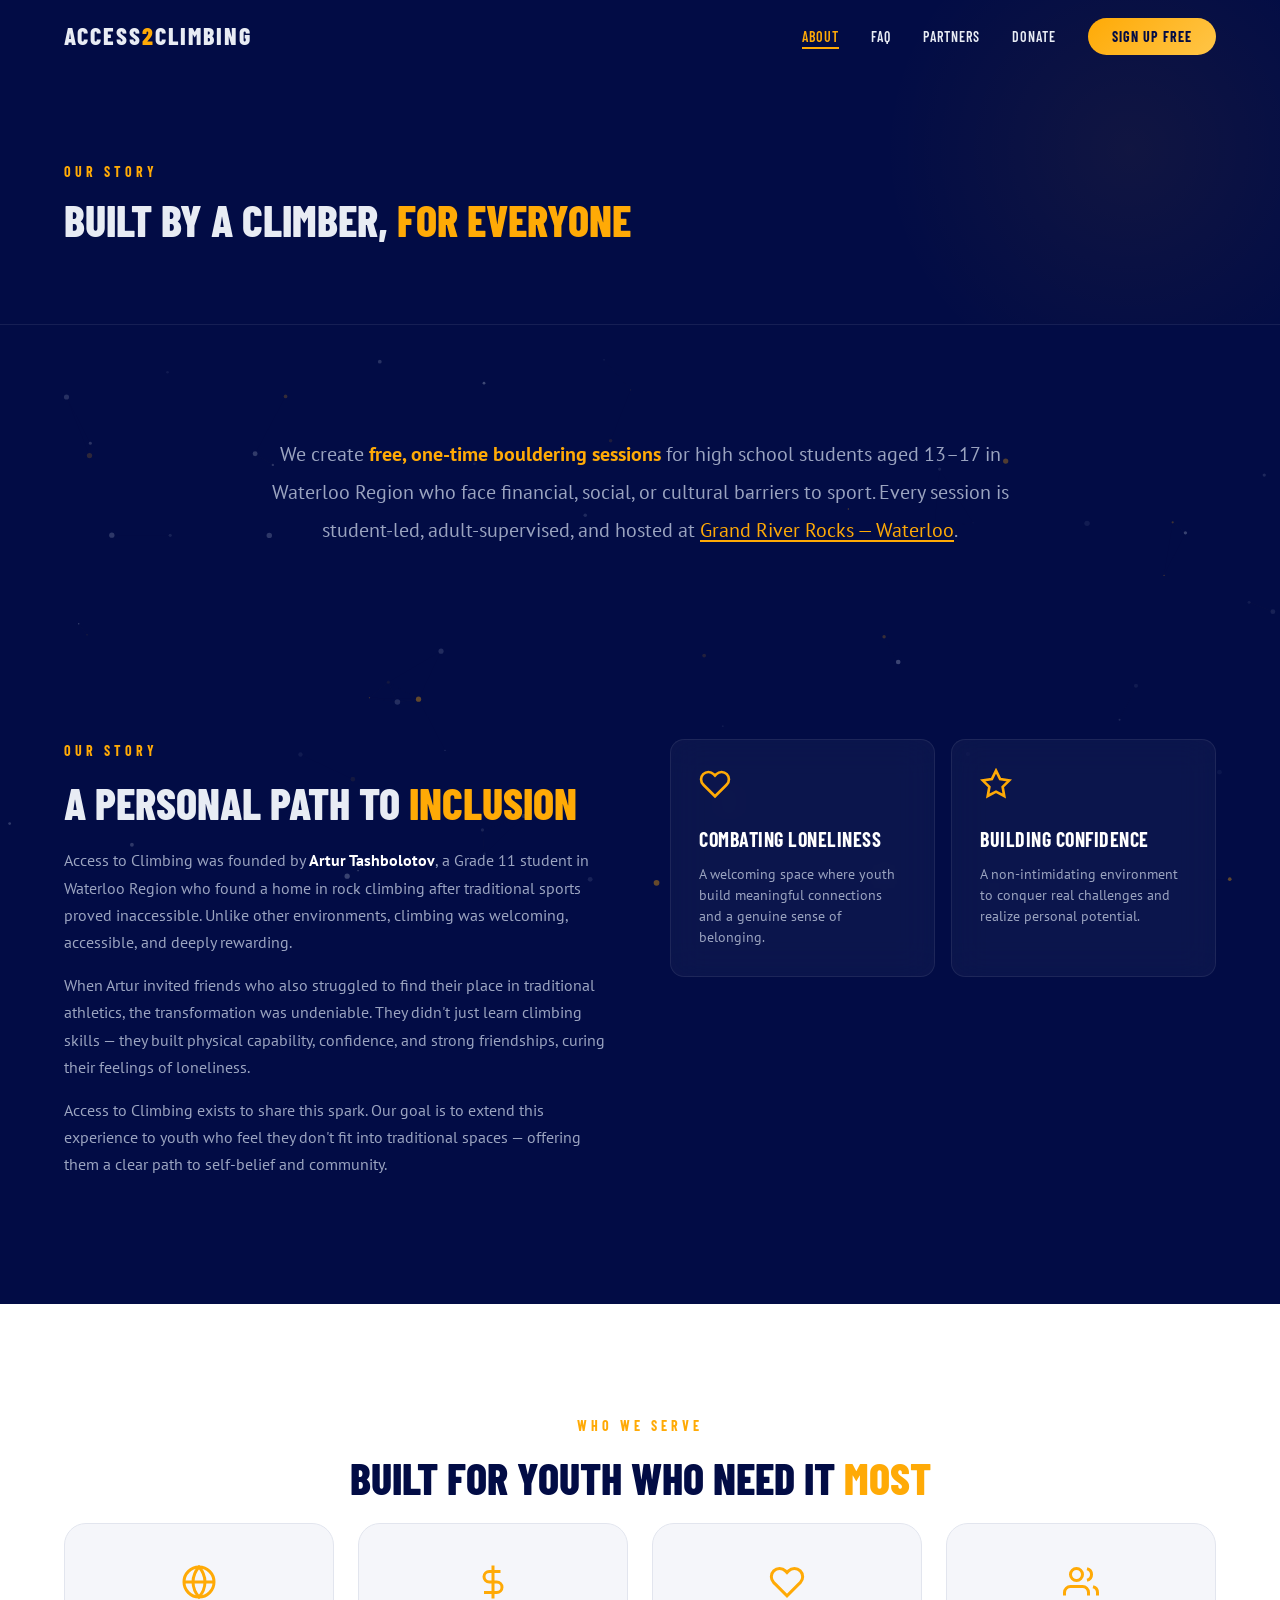
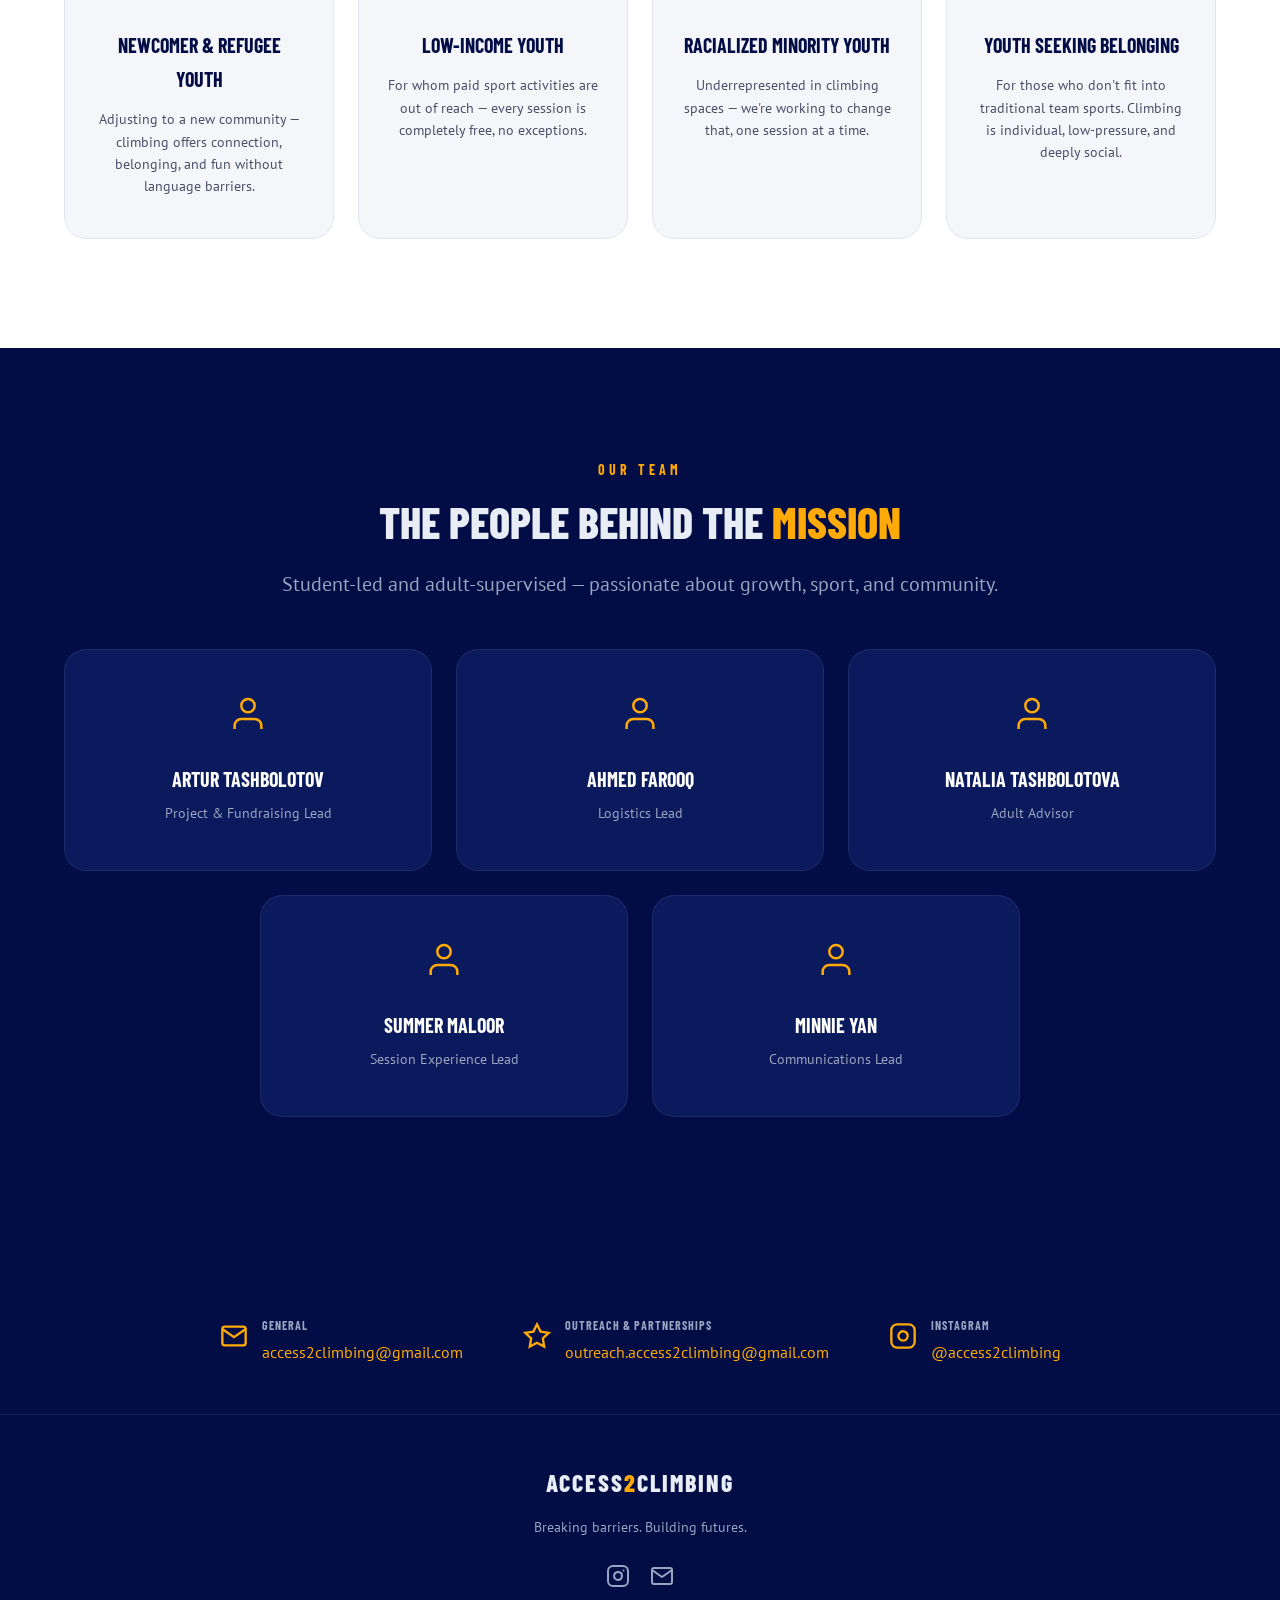
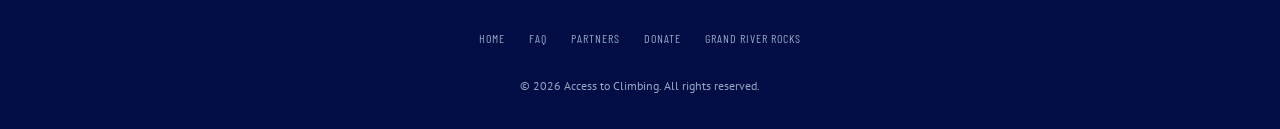
==== commit fa7ff18c: "session 5 update + partners" ====
--- a/about.html
+++ b/about.html
@@ -27,6 +27,7 @@
       <ul id="nav-links" class="nav__links">
         <li><a href="about.html" class="nav__active">About</a></li>
         <li><a href="faq.html">FAQ</a></li>
+        <li><a href="partners.html">Partners</a></li>
         <li><a href="donate.html">Donate</a></li>
         <li>
           <a href="index.html#how-it-works" class="nav__cta">Sign Up Free</a>
@@ -223,6 +224,7 @@
       <nav class="footer__nav" style="display:flex;gap:24px;margin:8px 0;flex-wrap:wrap;justify-content:center;">
         <a href="index.html" style="font-family:var(--ff-heading);font-size:var(--fs-xs);text-transform:uppercase;letter-spacing:1px;color:var(--clr-text-dim);">Home</a>
         <a href="faq.html" style="font-family:var(--ff-heading);font-size:var(--fs-xs);text-transform:uppercase;letter-spacing:1px;color:var(--clr-text-dim);">FAQ</a>
+        <a href="partners.html" style="font-family:var(--ff-heading);font-size:var(--fs-xs);text-transform:uppercase;letter-spacing:1px;color:var(--clr-text-dim);">Partners</a>
         <a href="donate.html" style="font-family:var(--ff-heading);font-size:var(--fs-xs);text-transform:uppercase;letter-spacing:1px;color:var(--clr-text-dim);">Donate</a>
         <a href="https://grandriverrocks.com/waterloo/" target="_blank" rel="noopener" style="font-family:var(--ff-heading);font-size:var(--fs-xs);text-transform:uppercase;letter-spacing:1px;color:var(--clr-text-dim);">Grand River Rocks</a>
       </nav>
--- a/css/style.css
+++ b/css/style.css
@@ -1628,4 +1628,136 @@
 .recaps--light .recaps__card h3  { color: var(--clr-navy); }
 .recaps--light .recaps__card p   { color: #4a5068; }
 .recaps--light .recaps__card-label { color: var(--clr-accent); }
-.recaps--light .recaps__embed-wrapper { border-color: #e2e5ee; }+.recaps--light .recaps__embed-wrapper { border-color: #e2e5ee; }
+
+/* ============================================================
+   FUTURE DATES (Upcoming Sessions)
+   ============================================================ */
+.future-dates {
+  background: var(--clr-bg);
+}
+.future-dates__grid {
+  display: grid;
+  grid-template-columns: repeat(3, 1fr);
+  gap: 24px;
+  margin-top: 8px;
+}
+.future-dates__card {
+  display: flex;
+  align-items: center;
+  gap: 24px;
+  padding: 28px 32px;
+  border-radius: var(--radius-lg);
+  background: var(--clr-surface);
+  border: 1px solid var(--clr-border);
+  position: relative;
+  overflow: hidden;
+  transition: border-color var(--transition), box-shadow var(--transition), transform var(--transition);
+}
+.future-dates__card::before {
+  content: '';
+  position: absolute;
+  top: 0;
+  left: 0;
+  width: 100%;
+  height: 3px;
+  background: linear-gradient(90deg, var(--clr-accent), var(--clr-accent2));
+  opacity: 0;
+  transition: opacity var(--transition);
+}
+.future-dates__card:hover::before {
+  opacity: 1;
+}
+.future-dates__card:hover {
+  border-color: rgba(255, 170, 6, 0.25);
+  box-shadow: 0 12px 40px rgba(255, 170, 6, 0.08);
+  transform: translateY(-4px);
+}
+
+/* Calendar block */
+.future-dates__calendar {
+  display: flex;
+  flex-direction: column;
+  align-items: center;
+  justify-content: center;
+  min-width: 72px;
+  height: 80px;
+  border-radius: var(--radius-md);
+  background: linear-gradient(135deg, rgba(255, 170, 6, 0.12), rgba(255, 170, 6, 0.04));
+  border: 1px solid rgba(255, 170, 6, 0.2);
+  flex-shrink: 0;
+}
+.future-dates__month {
+  font-family: var(--ff-heading);
+  font-size: var(--fs-xs);
+  font-weight: 700;
+  text-transform: uppercase;
+  letter-spacing: 2px;
+  color: var(--clr-accent);
+  line-height: 1;
+  margin-bottom: 2px;
+}
+.future-dates__day {
+  font-family: var(--ff-heading);
+  font-size: var(--fs-2xl);
+  font-weight: 900;
+  color: var(--clr-white);
+  line-height: 1;
+}
+
+/* Info block */
+.future-dates__info h3 {
+  font-family: var(--ff-heading);
+  font-size: var(--fs-lg);
+  font-weight: 800;
+  text-transform: uppercase;
+  letter-spacing: 0.5px;
+  color: var(--clr-white);
+  margin-bottom: 8px;
+}
+.future-dates__time,
+.future-dates__location {
+  display: flex;
+  align-items: center;
+  gap: 8px;
+  font-size: var(--fs-sm);
+  color: var(--clr-text-dim);
+  margin-bottom: 4px;
+}
+.future-dates__time svg,
+.future-dates__location svg {
+  flex-shrink: 0;
+  color: var(--clr-accent);
+  opacity: 0.7;
+}
+
+/* "Next Up" badge */
+.future-dates__badge {
+  position: absolute;
+  top: 16px;
+  right: 16px;
+  background: var(--clr-accent);
+  color: var(--clr-navy);
+  font-family: var(--ff-heading);
+  font-size: 10px;
+  font-weight: 800;
+  text-transform: uppercase;
+  letter-spacing: 1.5px;
+  padding: 4px 10px;
+  border-radius: 20px;
+  animation: badgePulse 2.5s ease-in-out infinite;
+}
+@keyframes badgePulse {
+  0%, 100% { box-shadow: 0 0 0 0 rgba(255, 170, 6, 0.4); }
+  50% { box-shadow: 0 0 0 8px rgba(255, 170, 6, 0); }
+}
+
+/* Responsive */
+@media (max-width: 960px) {
+  .future-dates__grid {
+    grid-template-columns: 1fr;
+    max-width: 520px;
+    margin-left: auto;
+    margin-right: auto;
+  }
+}
